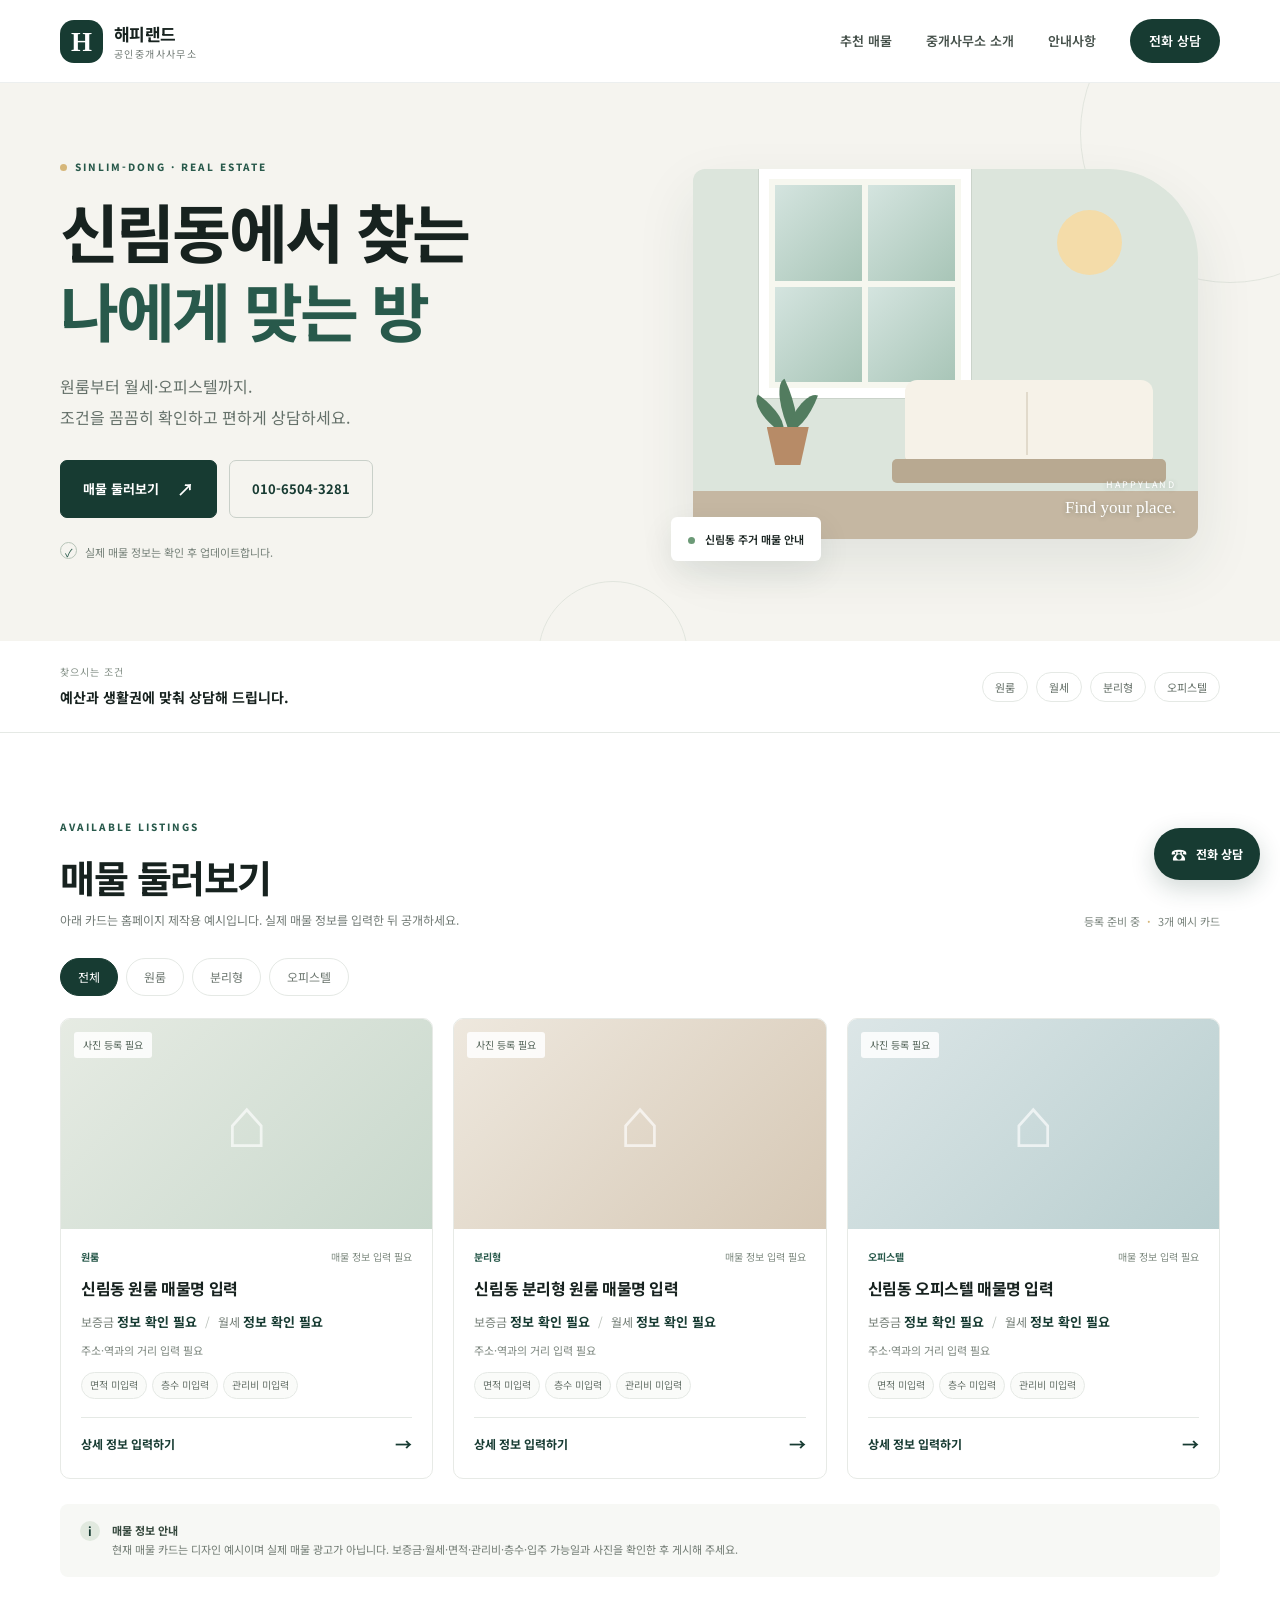
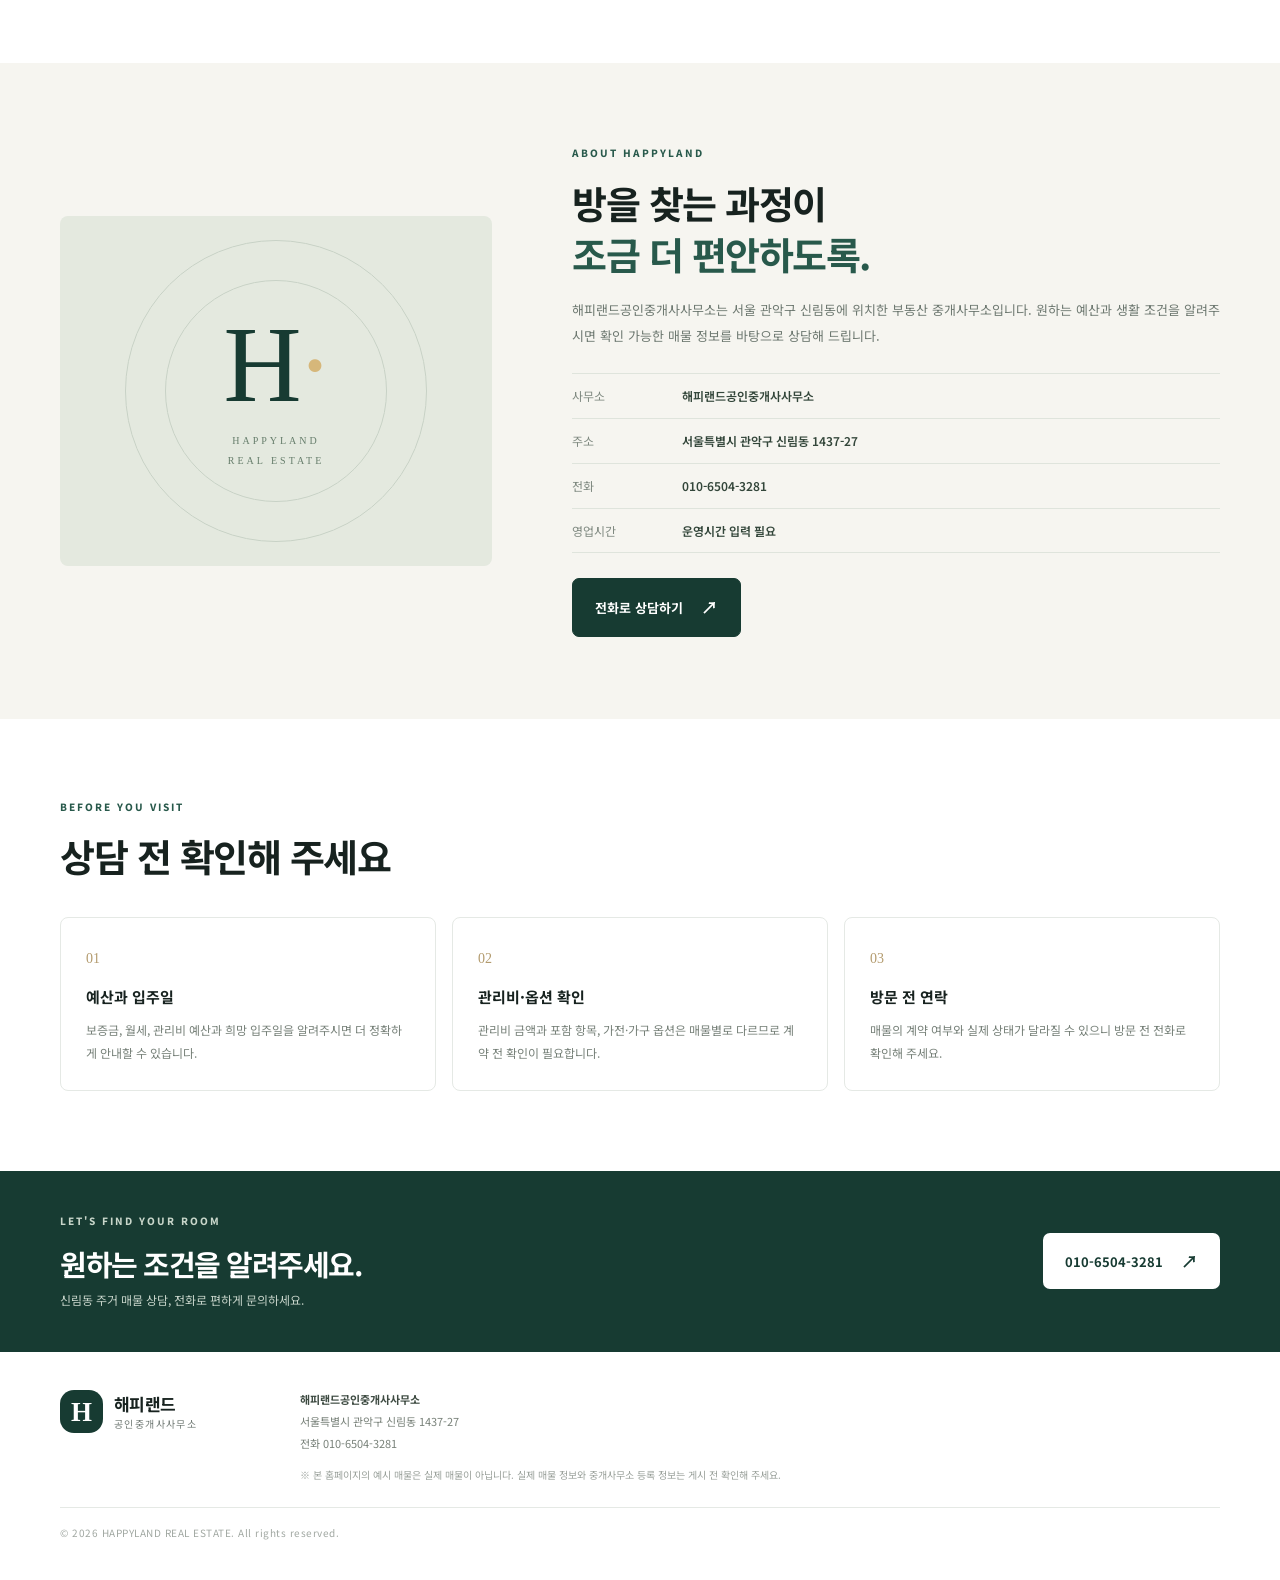
==== index.html @ fe1f8921 "Add files via upload" ====
<!doctype html>
<html lang="ko">
<head>
  <meta charset="utf-8">
  <meta name="viewport" content="width=device-width, initial-scale=1">
  <meta name="theme-color" content="#173b32">
  <meta name="description" content="해피랜드공인중개사사무소. 서울 관악구 신림동 원룸·월세·오피스텔 매물을 안내합니다. 매물 조건과 입주 가능 여부는 전화로 확인해 주세요.">
  <meta name="robots" content="index,follow">
  <title>해피랜드공인중개사사무소 | 신림동 원룸·월세</title>
  <link rel="stylesheet" href="styles.css">
  <script type="application/ld+json" id="business-schema">
  {
    "@context": "https://schema.org",
    "@type": "RealEstateAgent",
    "name": "해피랜드공인중개사사무소",
    "telephone": "+82-10-6504-3281",
    "address": {
      "@type": "PostalAddress",
      "streetAddress": "신림동 1437-27",
      "addressLocality": "관악구",
      "addressRegion": "서울특별시",
      "addressCountry": "KR"
    },
    "areaServed": "서울특별시 관악구 신림동"
  }
  </script>
</head>
<body>
  <a class="skip-link" href="#main">본문 바로가기</a>
  <header class="site-header">
    <div class="container nav-wrap">
      <a class="brand" href="#home" aria-label="해피랜드 홈">
        <span class="brand-mark">H</span>
        <span><strong>해피랜드</strong><small>공인중개사사무소</small></span>
      </a>
      <button class="menu-toggle" id="menuToggle" aria-label="메뉴 열기" aria-expanded="false">☰</button>
      <nav id="mainNav" aria-label="주요 메뉴">
        <a href="#listings">추천 매물</a>
        <a href="#about">중개사무소 소개</a>
        <a href="#guide">안내사항</a>
        <a class="nav-call" href="tel:01065043281">전화 상담</a>
      </nav>
    </div>
  </header>

  <main id="main">
    <section class="hero" id="home">
      <div class="hero-shape shape-one"></div><div class="hero-shape shape-two"></div>
      <div class="container hero-grid">
        <div class="hero-copy">
          <p class="eyebrow"><span></span> SINLIM-DONG · REAL ESTATE</p>
          <h1>신림동에서 찾는<br><em>나에게 맞는 방</em></h1>
          <p class="hero-desc">원룸부터 월세·오피스텔까지.<br>조건을 꼼꼼히 확인하고 편하게 상담하세요.</p>
          <div class="hero-actions">
            <a class="button button-primary" href="#listings">매물 둘러보기 <span>↗</span></a>
            <a class="button button-outline" href="tel:01065043281">010-6504-3281</a>
          </div>
          <div class="hero-note"><span class="check">✓</span> 실제 매물 정보는 확인 후 업데이트합니다.</div>
        </div>
        <div class="hero-art" aria-label="차분한 색감의 집 일러스트">
          <div class="art-card">
            <div class="sun"></div>
            <div class="window"><div></div><div></div><div></div><div></div></div>
            <div class="plant"><i></i><i></i><i></i><b></b></div>
            <div class="sofa"><span></span></div>
            <div class="floor-line"></div>
            <div class="art-caption"><span>HAPPYLAND</span><strong>Find your place.</strong></div>
          </div>
          <div class="floating-tag"><span class="tag-dot"></span> 신림동 주거 매물 안내</div>
        </div>
      </div>
    </section>

    <section class="quick-search" aria-label="매물 조건 안내">
      <div class="container search-inner">
        <div><span class="search-label">찾으시는 조건</span><strong>예산과 생활권에 맞춰 상담해 드립니다.</strong></div>
        <div class="quick-chips"><span>원룸</span><span>월세</span><span>분리형</span><span>오피스텔</span></div>
      </div>
    </section>

    <section class="section listings-section" id="listings">
      <div class="container">
        <div class="section-heading">
          <div><p class="eyebrow">AVAILABLE LISTINGS</p><h2>매물 둘러보기</h2><p class="section-desc">아래 카드는 홈페이지 제작용 예시입니다. 실제 매물 정보를 입력한 뒤 공개하세요.</p></div>
          <span class="listing-count" id="listingCount">등록 준비 중 <b>·</b> 3개 예시 카드</span>
        </div>
        <div class="filter-row" role="group" aria-label="매물 유형 필터">
          <button class="filter active" data-filter="all">전체</button>
          <button class="filter" data-filter="원룸">원룸</button>
          <button class="filter" data-filter="분리형">분리형</button>
          <button class="filter" data-filter="오피스텔">오피스텔</button>
        </div>
        <div class="listing-grid" id="listingGrid">
          <article class="listing-card" data-type="원룸" data-id="sample-1">
            <div class="listing-photo photo-one"><span class="photo-label">사진 등록 필요</span><span class="photo-icon">⌂</span></div>
            <div class="listing-body">
              <div class="listing-meta"><span>원룸</span><span>매물 정보 입력 필요</span></div>
              <h3>신림동 원룸 매물명 입력</h3>
              <p class="price">보증금 <b>정보 확인 필요</b> <i>/</i> 월세 <b>정보 확인 필요</b></p>
              <p class="listing-location">주소·역과의 거리 입력 필요</p>
              <div class="listing-tags"><span>면적 미입력</span><span>층수 미입력</span><span>관리비 미입력</span></div>
              <button class="detail-button" data-detail="sample-1">상세 정보 입력하기 <span>→</span></button>
            </div>
          </article>
          <article class="listing-card" data-type="분리형" data-id="sample-2">
            <div class="listing-photo photo-two"><span class="photo-label">사진 등록 필요</span><span class="photo-icon">⌂</span></div>
            <div class="listing-body">
              <div class="listing-meta"><span>분리형</span><span>매물 정보 입력 필요</span></div>
              <h3>신림동 분리형 원룸 매물명 입력</h3>
              <p class="price">보증금 <b>정보 확인 필요</b> <i>/</i> 월세 <b>정보 확인 필요</b></p>
              <p class="listing-location">주소·역과의 거리 입력 필요</p>
              <div class="listing-tags"><span>면적 미입력</span><span>층수 미입력</span><span>관리비 미입력</span></div>
              <button class="detail-button" data-detail="sample-2">상세 정보 입력하기 <span>→</span></button>
            </div>
          </article>
          <article class="listing-card" data-type="오피스텔" data-id="sample-3">
            <div class="listing-photo photo-three"><span class="photo-label">사진 등록 필요</span><span class="photo-icon">⌂</span></div>
            <div class="listing-body">
              <div class="listing-meta"><span>오피스텔</span><span>매물 정보 입력 필요</span></div>
              <h3>신림동 오피스텔 매물명 입력</h3>
              <p class="price">보증금 <b>정보 확인 필요</b> <i>/</i> 월세 <b>정보 확인 필요</b></p>
              <p class="listing-location">주소·역과의 거리 입력 필요</p>
              <div class="listing-tags"><span>면적 미입력</span><span>층수 미입력</span><span>관리비 미입력</span></div>
              <button class="detail-button" data-detail="sample-3">상세 정보 입력하기 <span>→</span></button>
            </div>
          </article>
        </div>
        <div class="notice-box"><span class="notice-icon">i</span><p><strong>매물 정보 안내</strong><br>현재 매물 카드는 디자인 예시이며 실제 매물 광고가 아닙니다. 보증금·월세·면적·관리비·층수·입주 가능일과 사진을 확인한 후 게시해 주세요.</p></div>
      </div>
    </section>

    <section class="about-section" id="about">
      <div class="container about-grid">
        <div class="about-visual"><div class="about-monogram">H<span>·</span></div><p>HAPPYLAND<br><b>REAL ESTATE</b></p></div>
        <div class="about-copy"><p class="eyebrow">ABOUT HAPPYLAND</p><h2>방을 찾는 과정이<br><em>조금 더 편안하도록.</em></h2><p>해피랜드공인중개사사무소는 서울 관악구 신림동에 위치한 부동산 중개사무소입니다. 원하는 예산과 생활 조건을 알려주시면 확인 가능한 매물 정보를 바탕으로 상담해 드립니다.</p><div class="contact-list"><div><span>사무소</span><strong>해피랜드공인중개사사무소</strong></div><div><span>주소</span><strong>서울특별시 관악구 신림동 1437-27</strong></div><div><span>전화</span><strong>010-6504-3281</strong></div><div><span>영업시간</span><strong>운영시간 입력 필요</strong></div></div><a class="button button-primary" href="tel:01065043281">전화로 상담하기 <span>↗</span></a></div>
      </div>
    </section>

    <section class="section guide-section" id="guide">
      <div class="container">
        <div class="section-heading"><div><p class="eyebrow">BEFORE YOU VISIT</p><h2>상담 전 확인해 주세요</h2></div></div>
        <div class="guide-grid">
          <div class="guide-card"><span>01</span><h3>예산과 입주일</h3><p>보증금, 월세, 관리비 예산과 희망 입주일을 알려주시면 더 정확하게 안내할 수 있습니다.</p></div>
          <div class="guide-card"><span>02</span><h3>관리비·옵션 확인</h3><p>관리비 금액과 포함 항목, 가전·가구 옵션은 매물별로 다르므로 계약 전 확인이 필요합니다.</p></div>
          <div class="guide-card"><span>03</span><h3>방문 전 연락</h3><p>매물의 계약 여부와 실제 상태가 달라질 수 있으니 방문 전 전화로 확인해 주세요.</p></div>
        </div>
      </div>
    </section>

    <section class="bottom-cta">
      <div class="container cta-inner"><div><p class="eyebrow">LET'S FIND YOUR ROOM</p><h2>원하는 조건을 알려주세요.</h2><p>신림동 주거 매물 상담, 전화로 편하게 문의하세요.</p></div><a class="button button-light" href="tel:01065043281">010-6504-3281 <span>↗</span></a></div>
    </section>
  </main>

  <footer class="site-footer">
    <div class="container footer-inner">
      <div class="brand footer-brand"><span class="brand-mark">H</span><span><strong>해피랜드</strong><small>공인중개사사무소</small></span></div>
      <div class="footer-info"><strong>해피랜드공인중개사사무소</strong><p>서울특별시 관악구 신림동 1437-27</p><p>전화 <a href="tel:01065043281">010-6504-3281</a></p><small>※ 본 홈페이지의 예시 매물은 실제 매물이 아닙니다. 실제 매물 정보와 중개사무소 등록 정보는 게시 전 확인해 주세요.</small></div>
      <p class="copyright">© <span id="year"></span> HAPPYLAND REAL ESTATE. All rights reserved.</p>
    </div>
  </footer>

  <a class="floating-call" href="tel:01065043281" aria-label="전화 상담"><span>☎</span><small>전화 상담</small></a>

  <dialog id="detailDialog" class="detail-dialog">
    <form method="dialog"><button class="dialog-close" aria-label="닫기">×</button></form>
    <p class="eyebrow">LISTING DETAIL</p><h2 id="dialogTitle">매물 상세 정보</h2>
    <p class="dialog-warning">이 카드는 제작용 예시입니다. 실제 매물 정보로 교체해 주세요.</p>
    <dl class="detail-list">
      <div><dt>보증금 / 월세</dt><dd>실제 금액 입력 필요</dd></div>
      <div><dt>관리비</dt><dd>금액 및 포함 항목 입력 필요</dd></div>
      <div><dt>면적 / 층수</dt><dd>실제 정보 입력 필요</dd></div>
      <div><dt>옵션 / 입주 가능일</dt><dd>실제 정보 입력 필요</dd></div>
      <div><dt>상세 주소·교통</dt><dd>공개 가능한 범위에서 입력</dd></div>
    </dl>
    <a class="button button-primary full-button" href="tel:01065043281">이 매물 전화 문의</a>
  </dialog>
  <script src="script.js"></script>
</body>
</html>
---- styles.css ----
@import url('https://fonts.googleapis.com/css2?family=Noto+Sans+KR:wght@400;500;600;700;800&display=swap');
:root{--green:#173b32;--green2:#28594b;--cream:#f5f4ef;--ink:#17221f;--muted:#727b76;--line:#e5e9e5;--white:#fff;--gold:#d6b77a}
*{box-sizing:border-box}html{scroll-behavior:smooth;scroll-padding-top:90px}body{margin:0;font-family:'Noto Sans KR',Arial,sans-serif;color:var(--ink);background:#fff;line-height:1.65}a{color:inherit;text-decoration:none}button{font:inherit;cursor:pointer}.container{width:min(1160px,calc(100% - 44px));margin:auto}.skip-link{position:absolute;left:-9999px}.skip-link:focus{left:12px;top:12px;background:#fff;padding:12px;z-index:100}
.site-header{position:sticky;top:0;z-index:20;background:rgba(255,255,255,.94);backdrop-filter:blur(16px);border-bottom:1px solid rgba(23,59,50,.08)}.nav-wrap{height:82px;display:flex;align-items:center;justify-content:space-between}.brand{display:flex;align-items:center;gap:11px}.brand-mark{width:43px;height:43px;border-radius:14px;background:var(--green);color:#fff;display:grid;place-items:center;font-family:Georgia,serif;font-size:27px;font-weight:bold}.brand strong{display:block;font-size:17px;letter-spacing:-.6px}.brand small{display:block;font-size:10px;color:var(--muted);letter-spacing:1.4px;margin-top:-2px}nav{display:flex;align-items:center;gap:34px;font-size:13px;font-weight:600;color:#46514b}nav a:hover{color:var(--green2)}.nav-call{background:var(--green);color:#fff;padding:11px 19px;border-radius:30px}.nav-call:hover{color:#fff;background:var(--green2)}.menu-toggle{display:none;background:none;border:0;font-size:24px;color:var(--green)}
.hero{position:relative;overflow:hidden;background:var(--cream);padding:76px 0 80px}.hero-grid{display:grid;grid-template-columns:1.02fr .98fr;align-items:center;gap:40px;position:relative;z-index:1}.eyebrow{font-size:10px;letter-spacing:2px;font-weight:800;color:var(--green2);margin:0 0 15px;display:flex;align-items:center;gap:8px}.eyebrow span{width:7px;height:7px;background:var(--gold);border-radius:50%}h1,h2,h3,p{margin-top:0}h1{font-size:clamp(39px,5vw,65px);line-height:1.24;letter-spacing:-2.8px;margin-bottom:22px;font-weight:700}h1 em,h2 em{font-style:normal;color:var(--green2)}.hero-desc{font-size:16px;line-height:1.9;color:#65716a;margin-bottom:28px}.hero-actions{display:flex;gap:12px;flex-wrap:wrap}.button{display:inline-flex;align-items:center;justify-content:center;gap:18px;padding:14px 22px;border-radius:7px;font-size:13px;font-weight:700;transition:.2s}.button span{font-size:17px}.button-primary{background:var(--green);color:#fff;border:1px solid var(--green)}.button-primary:hover{background:var(--green2);transform:translateY(-1px)}.button-outline{border:1px solid #c9d0c9;background:transparent;color:var(--green)}.hero-note{margin-top:24px;color:#758078;font-size:11px}.check{display:inline-grid;place-items:center;border:1px solid #b7c4b8;border-radius:50%;width:17px;height:17px;color:var(--green2);margin-right:5px}.hero-art{position:relative;padding:10px 22px 22px}.art-card{height:370px;border-radius:12px 90px 12px 12px;background:#dce5dc;position:relative;overflow:hidden;box-shadow:0 25px 60px #203d3018}.sun{position:absolute;right:15%;top:11%;width:65px;height:65px;background:#f4dca9;border-radius:50%}.window{position:absolute;top:0;left:13%;width:42%;height:62%;background:#f6f7ef;border:10px solid #fff;box-shadow:0 0 0 1px #cad3ca;display:grid;grid-template-columns:1fr 1fr;grid-template-rows:1fr 1fr;gap:6px;padding:6px}.window div{background:linear-gradient(135deg,#d4e4df,#a8c5b7)}.plant{position:absolute;bottom:20%;left:12%;width:65px;height:90px}.plant:after{content:"";position:absolute;bottom:0;left:13px;width:42px;height:38px;background:#b78b67;clip-path:polygon(0 0,100% 0,80% 100%,20% 100%)}.plant i{position:absolute;bottom:30px;left:25px;width:18px;height:55px;border-radius:100% 0 100% 0;background:#527c5f;transform:rotate(-25deg)}.plant i:nth-child(2){left:7px;transform:rotate(-55deg);height:42px}.plant i:nth-child(3){left:39px;transform:rotate(20deg);height:44px}.sofa{position:absolute;bottom:18%;right:9%;width:49%;height:93px;border-radius:12px 12px 5px 5px;background:#f6f2e8;box-shadow:inset 0 -12px #e3ddce}.sofa:before{content:"";position:absolute;left:-13px;right:-13px;bottom:-10px;height:24px;background:#b8a991;border-radius:5px}.sofa span{position:absolute;top:12px;left:49%;width:2px;height:63px;background:#e1dacb}.floor-line{position:absolute;bottom:0;left:0;right:0;height:13%;background:#c5b7a2}.art-caption{position:absolute;bottom:17px;right:22px;color:#fff;text-align:right;z-index:2;text-shadow:0 1px 5px #34483d55}.art-caption span{display:block;font-size:9px;letter-spacing:2px}.art-caption strong{font-family:Georgia,serif;font-size:17px;font-weight:400}.floating-tag{position:absolute;bottom:0;left:0;background:#fff;padding:13px 17px;border-radius:6px;box-shadow:0 12px 32px #173b3217;font-size:11px;font-weight:600}.tag-dot{display:inline-block;width:7px;height:7px;background:#6c9a77;border-radius:50%;margin-right:7px}.hero-shape{position:absolute;border:1px solid #d9dfd6;border-radius:50%;opacity:.7}.shape-one{width:300px;height:300px;right:-100px;top:-100px}.shape-two{width:150px;height:150px;left:42%;bottom:-90px}
.quick-search{border-bottom:1px solid var(--line)}.search-inner{min-height:91px;display:flex;align-items:center;justify-content:space-between;gap:20px}.search-label{display:block;color:#849087;font-size:10px;letter-spacing:1px;margin-bottom:3px}.search-inner strong{font-size:14px}.quick-chips{display:flex;gap:8px;flex-wrap:wrap}.quick-chips span,.listing-tags span{border:1px solid var(--line);padding:5px 12px;border-radius:30px;font-size:11px;color:#667169;background:#fff}
.section{padding:86px 0}.section-heading{display:flex;align-items:flex-end;justify-content:space-between;gap:20px;margin-bottom:28px}.section-heading h2,.about-copy h2,.cta-inner h2{font-size:clamp(28px,3vw,38px);line-height:1.35;letter-spacing:-1.5px;margin-bottom:8px}.section-desc{font-size:12px;color:var(--muted);margin-bottom:0}.listing-count{font-size:11px;color:#7a847d;white-space:nowrap}.listing-count b{color:var(--gold);padding:0 4px}.filter-row{display:flex;gap:8px;margin-bottom:22px}.filter{background:#fff;border:1px solid var(--line);padding:8px 17px;border-radius:30px;font-size:12px;color:#6d7770}.filter.active,.filter:hover{background:var(--green);border-color:var(--green);color:#fff}.listing-grid{display:grid;grid-template-columns:repeat(3,1fr);gap:20px}.listing-card{border:1px solid #e7eae6;border-radius:10px;overflow:hidden;transition:transform .2s,box-shadow .2s;background:#fff}.listing-card:hover{transform:translateY(-3px);box-shadow:0 14px 35px #193b3010}.listing-photo{height:210px;position:relative;display:grid;place-items:center;overflow:hidden}.photo-one{background:linear-gradient(135deg,#e6ebe3,#c8d8cc)}.photo-two{background:linear-gradient(135deg,#eee8de,#d6c8b5)}.photo-three{background:linear-gradient(135deg,#dce6e7,#b8cecf)}.photo-label{position:absolute;top:13px;left:13px;background:#ffffffd9;padding:5px 9px;border-radius:3px;font-size:10px;color:#56665b}.photo-icon{font-size:70px;color:#ffffffa8;font-family:Georgia,serif}.listing-body{padding:20px}.listing-meta{display:flex;justify-content:space-between;gap:10px;font-size:10px;color:#7d897f;margin-bottom:10px}.listing-meta span:first-child{color:var(--green2);font-weight:700}.listing-card h3{font-size:16px;letter-spacing:-.4px;margin-bottom:10px}.price{font-size:12px;color:#747e76;margin-bottom:8px}.price b{font-size:13px;color:var(--green);font-weight:700}.price i{font-style:normal;color:#b9c0b9;padding:0 5px}.listing-location{font-size:11px;color:#7d877f;margin-bottom:13px}.listing-tags{display:flex;gap:5px;flex-wrap:wrap;margin-bottom:18px}.listing-tags span{font-size:10px;padding:4px 8px;background:#fafbf9}.detail-button{width:100%;display:flex;justify-content:space-between;align-items:center;padding:12px 0 0;border:0;border-top:1px solid var(--line);background:transparent;color:var(--green);font-size:12px;font-weight:700}.detail-button span{font-size:17px}.notice-box{display:flex;align-items:flex-start;gap:12px;background:#f7f8f5;border-radius:8px;padding:17px 20px;margin-top:25px}.notice-icon{display:grid;place-items:center;flex:0 0 20px;height:20px;border-radius:50%;background:#e1e9df;color:var(--green);font-size:12px;font-weight:700}.notice-box p{font-size:11px;color:#727c74;margin:0;line-height:1.8}.notice-box strong{color:#34473c}
.about-section{background:#f6f5f0;padding:82px 0}.about-grid{display:grid;grid-template-columns:.8fr 1.2fr;gap:80px;align-items:center}.about-visual{height:350px;background:#e4e9df;display:flex;flex-direction:column;align-items:center;justify-content:center;border-radius:8px;position:relative;overflow:hidden}.about-visual:before,.about-visual:after{content:"";position:absolute;border:1px solid #c8d2c6;border-radius:50%;width:300px;height:300px}.about-visual:after{width:220px;height:220px}.about-monogram{font-family:Georgia,serif;font-size:108px;color:var(--green);line-height:1;z-index:1}.about-monogram span{color:var(--gold)}.about-visual p{z-index:1;text-align:center;font-family:Georgia,serif;font-size:10px;letter-spacing:3px;color:#667d6b;margin:12px 0 0;line-height:2}.about-visual p b{font-weight:400}.about-copy h2{margin-bottom:18px}.about-copy>p:not(.eyebrow){font-size:13px;color:#6e7971;line-height:2;margin-bottom:24px}.contact-list{border-top:1px solid #dfe4dc;margin-bottom:25px}.contact-list div{display:grid;grid-template-columns:100px 1fr;gap:10px;border-bottom:1px solid #dfe4dc;padding:12px 0;font-size:12px}.contact-list span{color:#7f8980}.contact-list strong{font-weight:600;color:#33463a}
.guide-section{padding:80px 0}.guide-grid{display:grid;grid-template-columns:repeat(3,1fr);gap:16px}.guide-card{border:1px solid var(--line);padding:25px;border-radius:8px}.guide-card>span{font-family:Georgia,serif;color:#b39b6e;font-size:14px}.guide-card h3{font-size:15px;margin:15px 0 9px}.guide-card p{font-size:12px;line-height:1.9;color:#778179;margin:0}.bottom-cta{background:var(--green);color:#fff;padding:42px 0}.cta-inner{display:flex;align-items:center;justify-content:space-between;gap:25px}.cta-inner .eyebrow{color:#c8d6ca}.cta-inner h2{font-size:29px;margin-bottom:7px}.cta-inner p:not(.eyebrow){font-size:12px;color:#c7d4ca;margin:0}.button-light{background:#fff;color:var(--green);white-space:nowrap}.button-light:hover{background:#f1f3ee}.site-footer{padding:38px 0;background:#fff}.footer-inner{display:grid;grid-template-columns:220px 1fr;gap:20px;align-items:start}.footer-brand{align-self:start}.footer-info{font-size:11px;color:#788179}.footer-info strong{color:#3e4b42}.footer-info p{margin:4px 0}.footer-info small{display:block;margin-top:14px;color:#9aa19b;font-size:10px}.copyright{grid-column:1/-1;border-top:1px solid var(--line);padding-top:17px;margin:4px 0 0;color:#a0a7a1;font-size:10px;letter-spacing:.5px}.floating-call{position:fixed;right:20px;bottom:20px;z-index:15;display:flex;align-items:center;gap:9px;background:var(--green);color:#fff;padding:13px 17px;border-radius:50px;box-shadow:0 8px 24px #173b3233;font-size:13px}.floating-call span{font-size:16px}.floating-call small{font-size:12px;font-weight:700}
.detail-dialog{width:min(520px,calc(100% - 30px));border:0;border-radius:12px;padding:30px;box-shadow:0 25px 90px #0003;color:var(--ink)}.detail-dialog::backdrop{background:#13241dcc;backdrop-filter:blur(3px)}.detail-dialog h2{font-size:24px;letter-spacing:-.8px;margin-bottom:10px}.dialog-close{float:right;border:0;background:#f1f3ef;border-radius:50%;width:32px;height:32px;font-size:22px;color:#4c5a50}.dialog-warning{background:#fff5e3;padding:10px 12px;border-radius:5px;font-size:11px;color:#8b6c2d}.detail-list{margin:20px 0}.detail-list div{display:grid;grid-template-columns:130px 1fr;padding:11px 0;border-bottom:1px solid var(--line);font-size:12px}.detail-list dt{color:#7b857d}.detail-list dd{margin:0;font-weight:600}.full-button{width:100%}
@media(max-width:800px){.container{width:min(100% - 32px,600px)}.nav-wrap{height:70px}.menu-toggle{display:block}nav{display:none;position:absolute;top:69px;left:0;right:0;padding:18px 22px 22px;background:#fff;border-bottom:1px solid var(--line);flex-direction:column;align-items:stretch;gap:0}nav.open{display:flex}nav a{padding:12px 0}.nav-call{text-align:center;padding:12px;margin-top:5px}.hero{padding:52px 0 58px}.hero-grid{grid-template-columns:1fr;gap:30px}.hero-art{max-width:500px;width:100%;margin:auto;padding:0 10px 18px}.art-card{height:290px}.hero-copy{text-align:left}.hero-note{margin-top:19px}.search-inner{padding:22px 0;align-items:flex-start;flex-direction:column}.section{padding:62px 0}.section-heading{align-items:flex-start;flex-direction:column;gap:10px}.listing-grid{grid-template-columns:repeat(2,minmax(0,1fr));gap:13px}.listing-photo{height:160px}.listing-body{padding:15px}.listing-card h3{font-size:14px}.price{line-height:1.8}.about-section{padding:60px 0}.about-grid{grid-template-columns:1fr;gap:35px}.about-visual{height:250px}.guide-grid{grid-template-columns:1fr}.guide-card{padding:21px}.cta-inner{align-items:flex-start;flex-direction:column}.footer-inner{grid-template-columns:1fr}.copyright{grid-column:auto}.floating-call{right:12px;bottom:12px;padding:12px 15px}}
@media(max-width:480px){h1{font-size:41px}.hero-desc{font-size:14px}.hero-actions .button{flex:1;padding:13px 12px;gap:8px}.art-card{height:245px;border-top-right-radius:65px}.quick-chips{gap:6px}.quick-chips span{padding:5px 10px}.listing-grid{grid-template-columns:1fr}.listing-photo{height:205px}.listing-body{padding:18px}.filter-row{overflow:auto;padding-bottom:4px}.filter{white-space:nowrap}.contact-list div{grid-template-columns:80px 1fr}.detail-dialog{padding:23px}.detail-list div{grid-template-columns:105px 1fr}.floating-call small{display:none}.floating-call{width:48px;height:48px;justify-content:center;padding:0}.floating-call span{font-size:19px}}
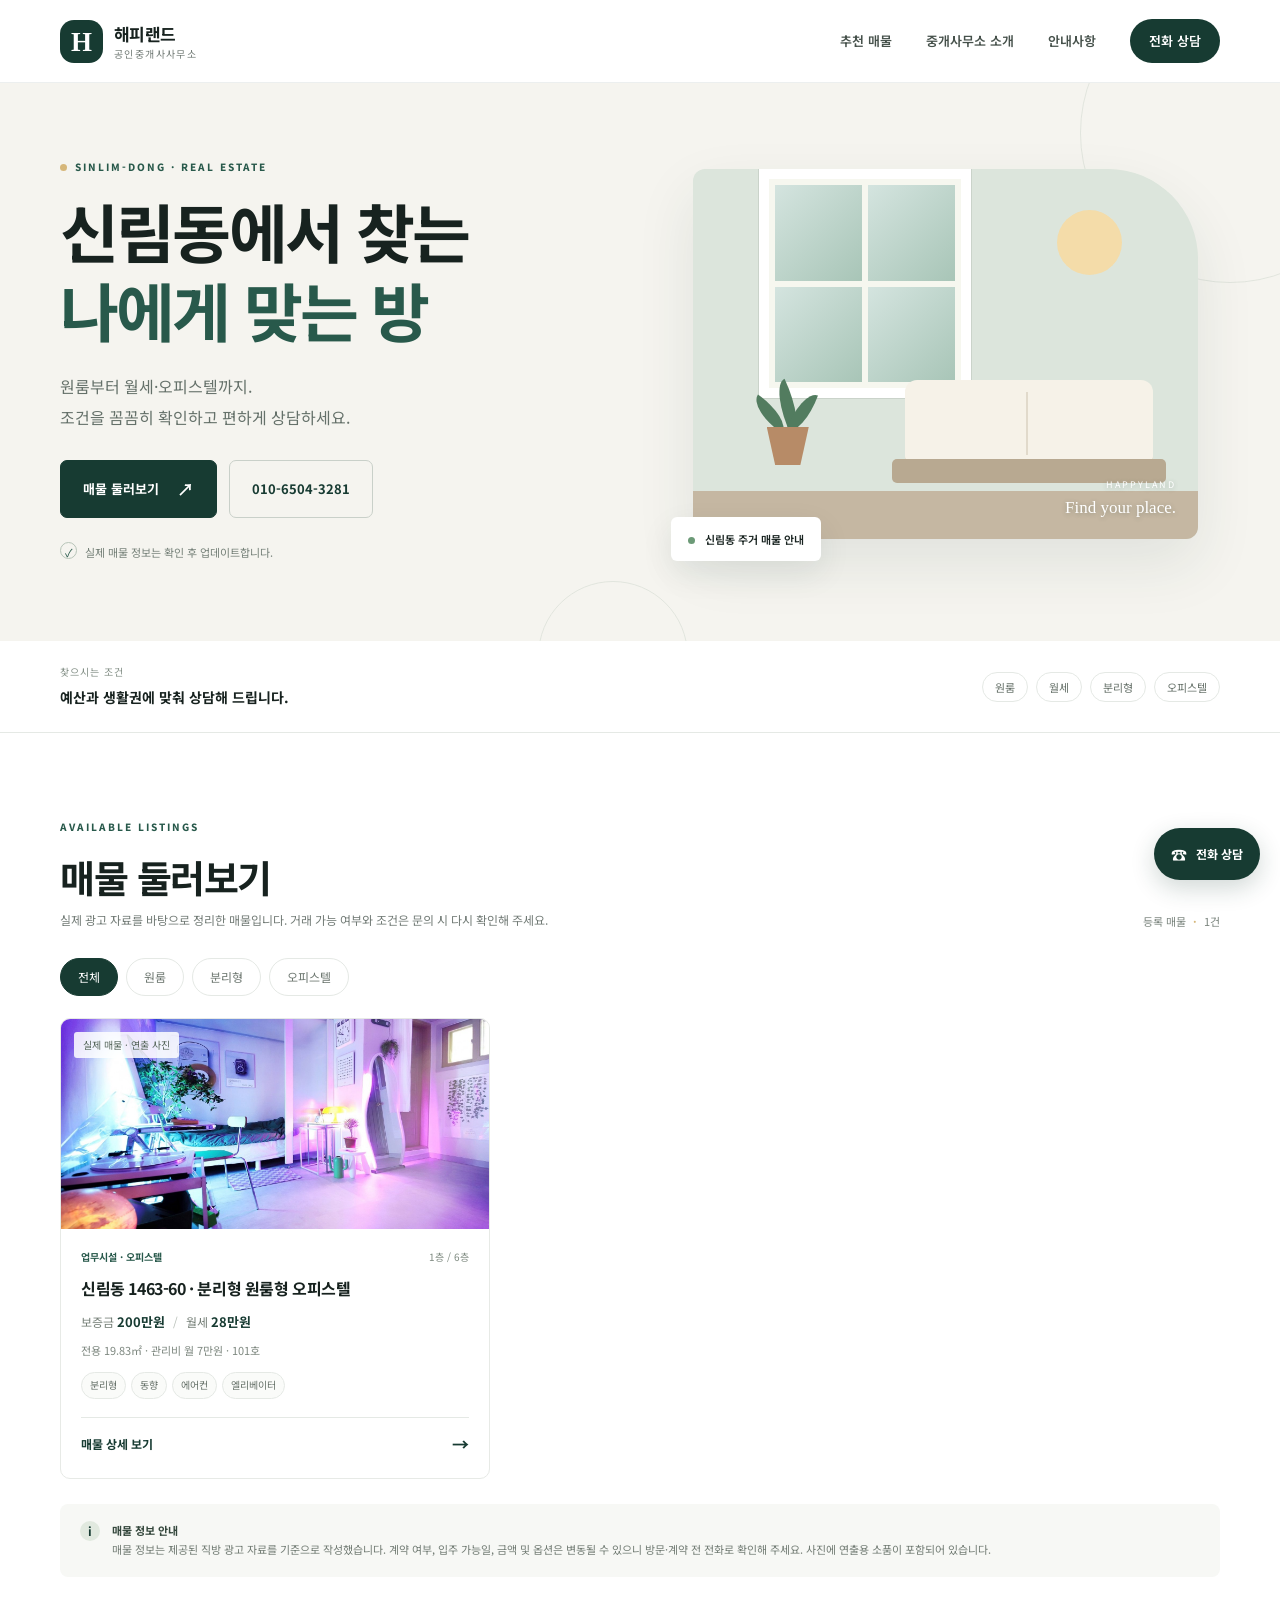
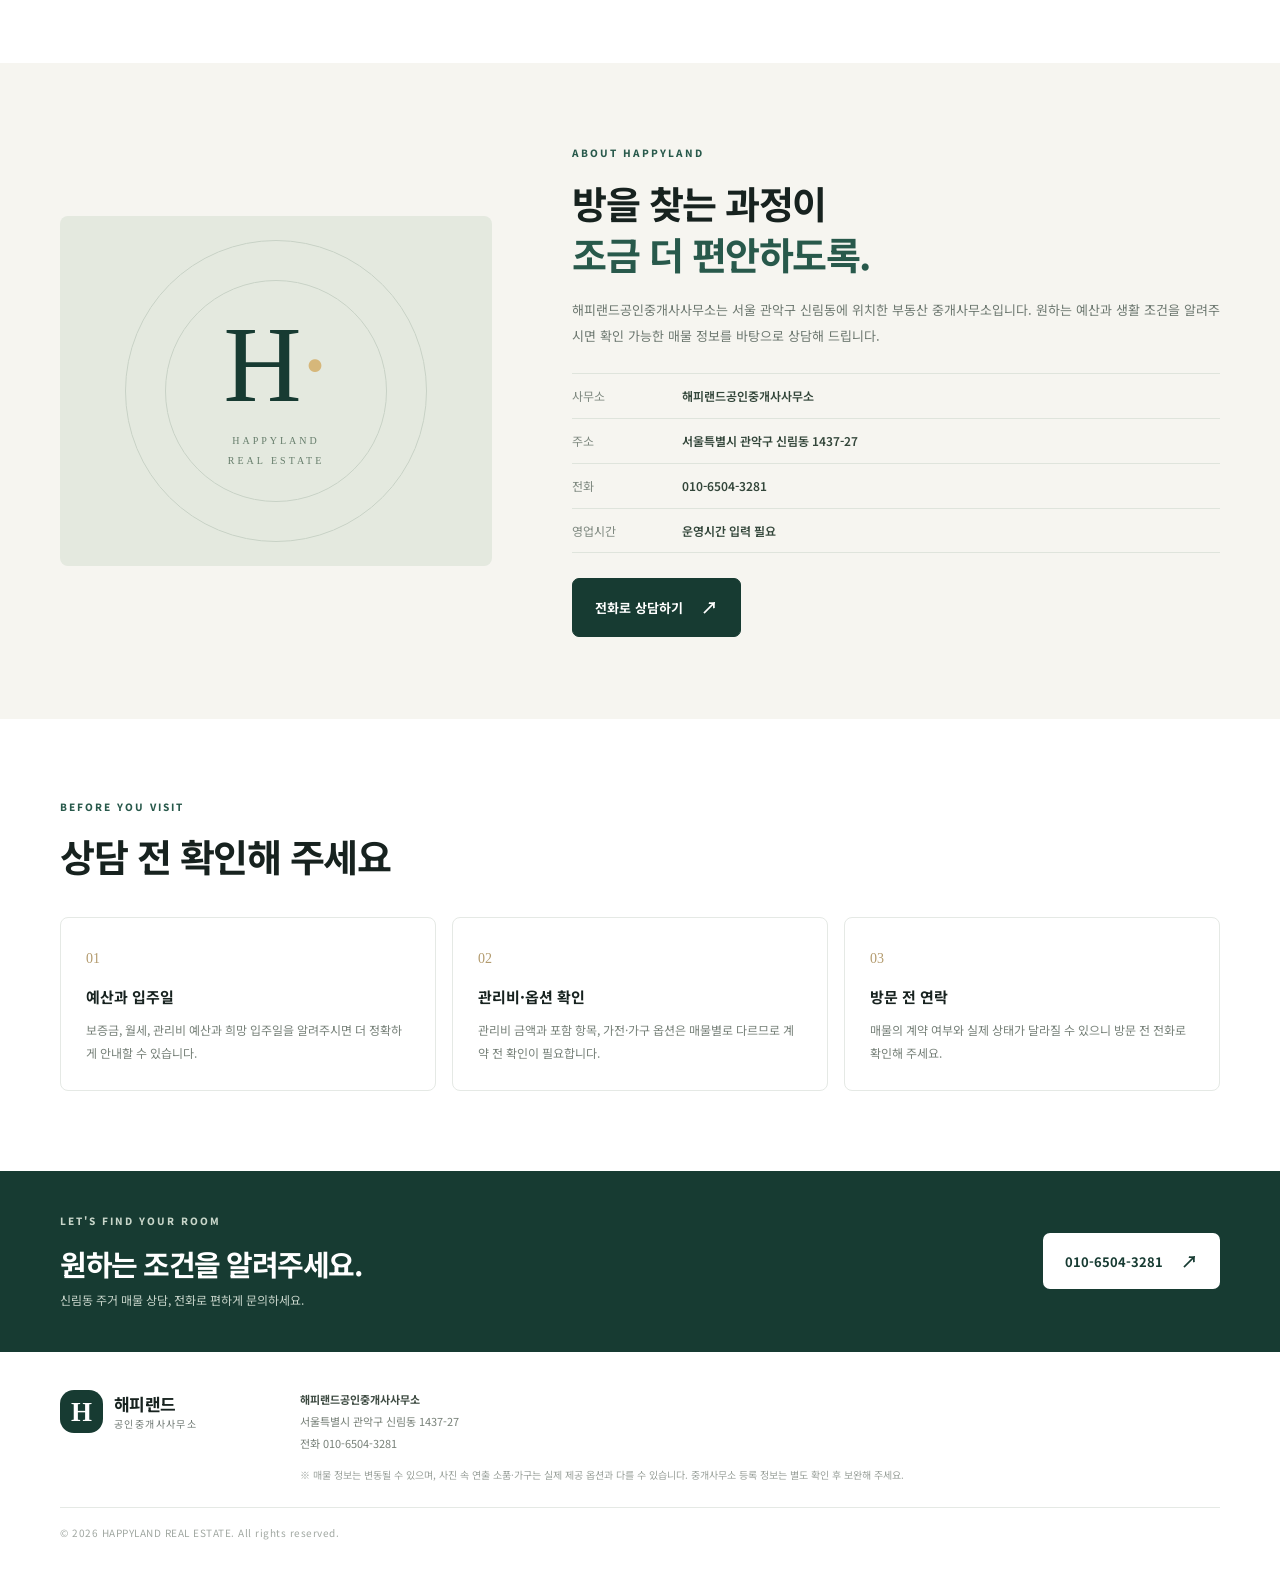
==== commit c8705af6: "Add files via upload" ====
--- a/index.html
+++ b/index.html
@@ -8,6 +8,8 @@
   <meta name="robots" content="index,follow">
   <title>해피랜드공인중개사사무소 | 신림동 원룸·월세</title>
   <link rel="stylesheet" href="styles.css">
+  <meta property="og:title" content="해피랜드공인중개사사무소 | 신림동 원룸·월세">
+  <meta property="og:image" content="https://pigwkd5908-ship-it.github.io/happyland-homepage/images/room-main.jpg">
   <script type="application/ld+json" id="business-schema">
   {
     "@context": "https://schema.org",
@@ -81,8 +83,8 @@
     <section class="section listings-section" id="listings">
       <div class="container">
         <div class="section-heading">
-          <div><p class="eyebrow">AVAILABLE LISTINGS</p><h2>매물 둘러보기</h2><p class="section-desc">아래 카드는 홈페이지 제작용 예시입니다. 실제 매물 정보를 입력한 뒤 공개하세요.</p></div>
-          <span class="listing-count" id="listingCount">등록 준비 중 <b>·</b> 3개 예시 카드</span>
+          <div><p class="eyebrow">AVAILABLE LISTINGS</p><h2>매물 둘러보기</h2><p class="section-desc">실제 광고 자료를 바탕으로 정리한 매물입니다. 거래 가능 여부와 조건은 문의 시 다시 확인해 주세요.</p></div>
+          <span class="listing-count" id="listingCount">등록 매물 <b>·</b> 1건</span>
         </div>
         <div class="filter-row" role="group" aria-label="매물 유형 필터">
           <button class="filter active" data-filter="all">전체</button>
@@ -91,41 +93,22 @@
           <button class="filter" data-filter="오피스텔">오피스텔</button>
         </div>
         <div class="listing-grid" id="listingGrid">
-          <article class="listing-card" data-type="원룸" data-id="sample-1">
-            <div class="listing-photo photo-one"><span class="photo-label">사진 등록 필요</span><span class="photo-icon">⌂</span></div>
+          <article class="listing-card real-listing" data-type="오피스텔 분리형 원룸" data-id="sillim-1463-60-101">
+            <a class="listing-photo real-photo" href="listing-101.html" aria-label="신림동 1463-60 오피스텔 매물 상세 보기">
+              <img src="images/room-main.jpg" alt="신림동 오피스텔 101호 실내 사진, 연출 소품 포함" loading="lazy">
+              <span class="photo-label">실제 매물 · 연출 사진</span>
+            </a>
             <div class="listing-body">
-              <div class="listing-meta"><span>원룸</span><span>매물 정보 입력 필요</span></div>
-              <h3>신림동 원룸 매물명 입력</h3>
-              <p class="price">보증금 <b>정보 확인 필요</b> <i>/</i> 월세 <b>정보 확인 필요</b></p>
-              <p class="listing-location">주소·역과의 거리 입력 필요</p>
-              <div class="listing-tags"><span>면적 미입력</span><span>층수 미입력</span><span>관리비 미입력</span></div>
-              <button class="detail-button" data-detail="sample-1">상세 정보 입력하기 <span>→</span></button>
-            </div>
-          </article>
-          <article class="listing-card" data-type="분리형" data-id="sample-2">
-            <div class="listing-photo photo-two"><span class="photo-label">사진 등록 필요</span><span class="photo-icon">⌂</span></div>
-            <div class="listing-body">
-              <div class="listing-meta"><span>분리형</span><span>매물 정보 입력 필요</span></div>
-              <h3>신림동 분리형 원룸 매물명 입력</h3>
-              <p class="price">보증금 <b>정보 확인 필요</b> <i>/</i> 월세 <b>정보 확인 필요</b></p>
-              <p class="listing-location">주소·역과의 거리 입력 필요</p>
-              <div class="listing-tags"><span>면적 미입력</span><span>층수 미입력</span><span>관리비 미입력</span></div>
-              <button class="detail-button" data-detail="sample-2">상세 정보 입력하기 <span>→</span></button>
-            </div>
-          </article>
-          <article class="listing-card" data-type="오피스텔" data-id="sample-3">
-            <div class="listing-photo photo-three"><span class="photo-label">사진 등록 필요</span><span class="photo-icon">⌂</span></div>
-            <div class="listing-body">
-              <div class="listing-meta"><span>오피스텔</span><span>매물 정보 입력 필요</span></div>
-              <h3>신림동 오피스텔 매물명 입력</h3>
-              <p class="price">보증금 <b>정보 확인 필요</b> <i>/</i> 월세 <b>정보 확인 필요</b></p>
-              <p class="listing-location">주소·역과의 거리 입력 필요</p>
-              <div class="listing-tags"><span>면적 미입력</span><span>층수 미입력</span><span>관리비 미입력</span></div>
-              <button class="detail-button" data-detail="sample-3">상세 정보 입력하기 <span>→</span></button>
+              <div class="listing-meta"><span>업무시설 · 오피스텔</span><span>1층 / 6층</span></div>
+              <h3>신림동 1463-60 · 분리형 원룸형 오피스텔</h3>
+              <p class="price">보증금 <b>200만원</b> <i>/</i> 월세 <b>28만원</b></p>
+              <p class="listing-location">전용 19.83㎡ · 관리비 월 7만원 · 101호</p>
+              <div class="listing-tags"><span>분리형</span><span>동향</span><span>에어컨</span><span>엘리베이터</span></div>
+              <a class="detail-button" href="listing-101.html">매물 상세 보기 <span>→</span></a>
             </div>
           </article>
         </div>
-        <div class="notice-box"><span class="notice-icon">i</span><p><strong>매물 정보 안내</strong><br>현재 매물 카드는 디자인 예시이며 실제 매물 광고가 아닙니다. 보증금·월세·면적·관리비·층수·입주 가능일과 사진을 확인한 후 게시해 주세요.</p></div>
+        <div class="notice-box"><span class="notice-icon">i</span><p><strong>매물 정보 안내</strong><br>매물 정보는 제공된 직방 광고 자료를 기준으로 작성했습니다. 계약 여부, 입주 가능일, 금액 및 옵션은 변동될 수 있으니 방문·계약 전 전화로 확인해 주세요. 사진에 연출용 소품이 포함되어 있습니다.</p></div>
       </div>
     </section>
 
@@ -155,26 +138,13 @@
   <footer class="site-footer">
     <div class="container footer-inner">
       <div class="brand footer-brand"><span class="brand-mark">H</span><span><strong>해피랜드</strong><small>공인중개사사무소</small></span></div>
-      <div class="footer-info"><strong>해피랜드공인중개사사무소</strong><p>서울특별시 관악구 신림동 1437-27</p><p>전화 <a href="tel:01065043281">010-6504-3281</a></p><small>※ 본 홈페이지의 예시 매물은 실제 매물이 아닙니다. 실제 매물 정보와 중개사무소 등록 정보는 게시 전 확인해 주세요.</small></div>
+      <div class="footer-info"><strong>해피랜드공인중개사사무소</strong><p>서울특별시 관악구 신림동 1437-27</p><p>전화 <a href="tel:01065043281">010-6504-3281</a></p><small>※ 매물 정보는 변동될 수 있으며, 사진 속 연출 소품·가구는 실제 제공 옵션과 다를 수 있습니다. 중개사무소 등록 정보는 별도 확인 후 보완해 주세요.</small></div>
       <p class="copyright">© <span id="year"></span> HAPPYLAND REAL ESTATE. All rights reserved.</p>
     </div>
   </footer>
 
   <a class="floating-call" href="tel:01065043281" aria-label="전화 상담"><span>☎</span><small>전화 상담</small></a>
 
-  <dialog id="detailDialog" class="detail-dialog">
-    <form method="dialog"><button class="dialog-close" aria-label="닫기">×</button></form>
-    <p class="eyebrow">LISTING DETAIL</p><h2 id="dialogTitle">매물 상세 정보</h2>
-    <p class="dialog-warning">이 카드는 제작용 예시입니다. 실제 매물 정보로 교체해 주세요.</p>
-    <dl class="detail-list">
-      <div><dt>보증금 / 월세</dt><dd>실제 금액 입력 필요</dd></div>
-      <div><dt>관리비</dt><dd>금액 및 포함 항목 입력 필요</dd></div>
-      <div><dt>면적 / 층수</dt><dd>실제 정보 입력 필요</dd></div>
-      <div><dt>옵션 / 입주 가능일</dt><dd>실제 정보 입력 필요</dd></div>
-      <div><dt>상세 주소·교통</dt><dd>공개 가능한 범위에서 입력</dd></div>
-    </dl>
-    <a class="button button-primary full-button" href="tel:01065043281">이 매물 전화 문의</a>
-  </dialog>
   <script src="script.js"></script>
 </body>
 </html>
--- a/styles.css
+++ b/styles.css
@@ -10,3 +10,40 @@
 .detail-dialog{width:min(520px,calc(100% - 30px));border:0;border-radius:12px;padding:30px;box-shadow:0 25px 90px #0003;color:var(--ink)}.detail-dialog::backdrop{background:#13241dcc;backdrop-filter:blur(3px)}.detail-dialog h2{font-size:24px;letter-spacing:-.8px;margin-bottom:10px}.dialog-close{float:right;border:0;background:#f1f3ef;border-radius:50%;width:32px;height:32px;font-size:22px;color:#4c5a50}.dialog-warning{background:#fff5e3;padding:10px 12px;border-radius:5px;font-size:11px;color:#8b6c2d}.detail-list{margin:20px 0}.detail-list div{display:grid;grid-template-columns:130px 1fr;padding:11px 0;border-bottom:1px solid var(--line);font-size:12px}.detail-list dt{color:#7b857d}.detail-list dd{margin:0;font-weight:600}.full-button{width:100%}
 @media(max-width:800px){.container{width:min(100% - 32px,600px)}.nav-wrap{height:70px}.menu-toggle{display:block}nav{display:none;position:absolute;top:69px;left:0;right:0;padding:18px 22px 22px;background:#fff;border-bottom:1px solid var(--line);flex-direction:column;align-items:stretch;gap:0}nav.open{display:flex}nav a{padding:12px 0}.nav-call{text-align:center;padding:12px;margin-top:5px}.hero{padding:52px 0 58px}.hero-grid{grid-template-columns:1fr;gap:30px}.hero-art{max-width:500px;width:100%;margin:auto;padding:0 10px 18px}.art-card{height:290px}.hero-copy{text-align:left}.hero-note{margin-top:19px}.search-inner{padding:22px 0;align-items:flex-start;flex-direction:column}.section{padding:62px 0}.section-heading{align-items:flex-start;flex-direction:column;gap:10px}.listing-grid{grid-template-columns:repeat(2,minmax(0,1fr));gap:13px}.listing-photo{height:160px}.listing-body{padding:15px}.listing-card h3{font-size:14px}.price{line-height:1.8}.about-section{padding:60px 0}.about-grid{grid-template-columns:1fr;gap:35px}.about-visual{height:250px}.guide-grid{grid-template-columns:1fr}.guide-card{padding:21px}.cta-inner{align-items:flex-start;flex-direction:column}.footer-inner{grid-template-columns:1fr}.copyright{grid-column:auto}.floating-call{right:12px;bottom:12px;padding:12px 15px}}
 @media(max-width:480px){h1{font-size:41px}.hero-desc{font-size:14px}.hero-actions .button{flex:1;padding:13px 12px;gap:8px}.art-card{height:245px;border-top-right-radius:65px}.quick-chips{gap:6px}.quick-chips span{padding:5px 10px}.listing-grid{grid-template-columns:1fr}.listing-photo{height:205px}.listing-body{padding:18px}.filter-row{overflow:auto;padding-bottom:4px}.filter{white-space:nowrap}.contact-list div{grid-template-columns:80px 1fr}.detail-dialog{padding:23px}.detail-list div{grid-template-columns:105px 1fr}.floating-call small{display:none}.floating-call{width:48px;height:48px;justify-content:center;padding:0}.floating-call span{font-size:19px}}
+
+/* 첫 번째 실매물 등록 */
+.listing-grid:has(.real-listing:only-child){grid-template-columns:minmax(0,430px)}
+.real-photo{display:block;background:#eceeeb;overflow:hidden}
+.real-photo img{display:block;width:100%;height:100%;object-fit:cover;transition:transform .4s ease}
+.real-photo:hover img{transform:scale(1.035)}
+.real-photo .photo-label{z-index:1}
+a.detail-button{text-decoration:none}
+.detail-listing-hero{padding:64px 0 42px;background:#f7f8f4}
+.back-link{display:inline-block;font-size:13px;margin-bottom:16px;color:var(--green)}
+.detail-title{font-size:clamp(27px,4vw,42px);letter-spacing:-1.25px;line-height:1.3;margin:10px 0 14px}
+.detail-subtitle{color:#6e7971;font-size:14px;line-height:1.8}
+.detail-price{display:flex;align-items:baseline;flex-wrap:wrap;gap:10px;margin-top:18px;font-size:16px;color:var(--green)}
+.detail-price strong{font-size:clamp(23px,4vw,34px)}
+.detail-page-gallery{display:grid;grid-template-columns:2fr 1fr 1fr;gap:9px;margin-top:32px}
+.detail-page-gallery a{display:block;aspect-ratio:1.24;overflow:hidden;border-radius:9px;background:#e8ece8}
+.detail-page-gallery a:first-child{grid-row:span 2;aspect-ratio:auto}
+.detail-page-gallery img{width:100%;height:100%;object-fit:cover;display:block;transition:transform .25s}
+.detail-page-gallery a:hover img{transform:scale(1.04)}
+.detail-page-content{padding:55px 0 85px}
+.detail-page-layout{display:grid;grid-template-columns:minmax(0,1.55fr) minmax(260px,0.7fr);gap:52px;align-items:start}
+.property-section{padding-bottom:30px;margin-bottom:30px;border-bottom:1px solid var(--line)}
+.property-section h2{font-size:21px;margin-bottom:17px;letter-spacing:-.5px}
+.property-section p,.property-section li{font-size:13px;color:#5d6c60;line-height:2}
+.property-facts{display:grid;grid-template-columns:1fr 1fr;gap:0 20px}
+.property-facts>div{display:flex;justify-content:space-between;gap:16px;padding:12px 0;border-bottom:1px solid var(--line);font-size:12px}
+.property-facts dt{color:#829087}
+.property-facts dd{margin:0;font-weight:650;text-align:right;color:#33443a}
+.property-pills{display:flex;flex-wrap:wrap;gap:8px}
+.property-pills span{background:#eef2ec;border-radius:50px;padding:8px 11px;color:#46634e;font-size:12px}
+.property-aside{position:sticky;top:100px;background:#f6f8f4;border:1px solid #e7ebe4;border-radius:12px;padding:27px}
+.property-aside h3{font-size:19px;margin-bottom:12px}
+.property-aside p{font-size:12px;color:#6d796e;line-height:1.8}
+.property-aside .button{margin-top:19px;width:100%}
+.property-note{background:#fff8e9;border-left:3px solid #d2ad62;padding:15px;font-size:12px;line-height:1.9;color:#795f31}
+@media(max-width:850px){.detail-page-layout{grid-template-columns:1fr}.property-aside{position:static}.detail-page-gallery{grid-template-columns:1fr 1fr}.detail-page-gallery a:first-child{grid-column:span 2;grid-row:auto;aspect-ratio:1.8}}
+@media(max-width:480px){.listing-grid:has(.real-listing:only-child){grid-template-columns:1fr}.detail-page-gallery{gap:6px}.detail-page-gallery a{aspect-ratio:1.25}.detail-page-content{padding:40px 0 65px}.property-facts{grid-template-columns:1fr}.detail-listing-hero{padding:40px 0 28px}}
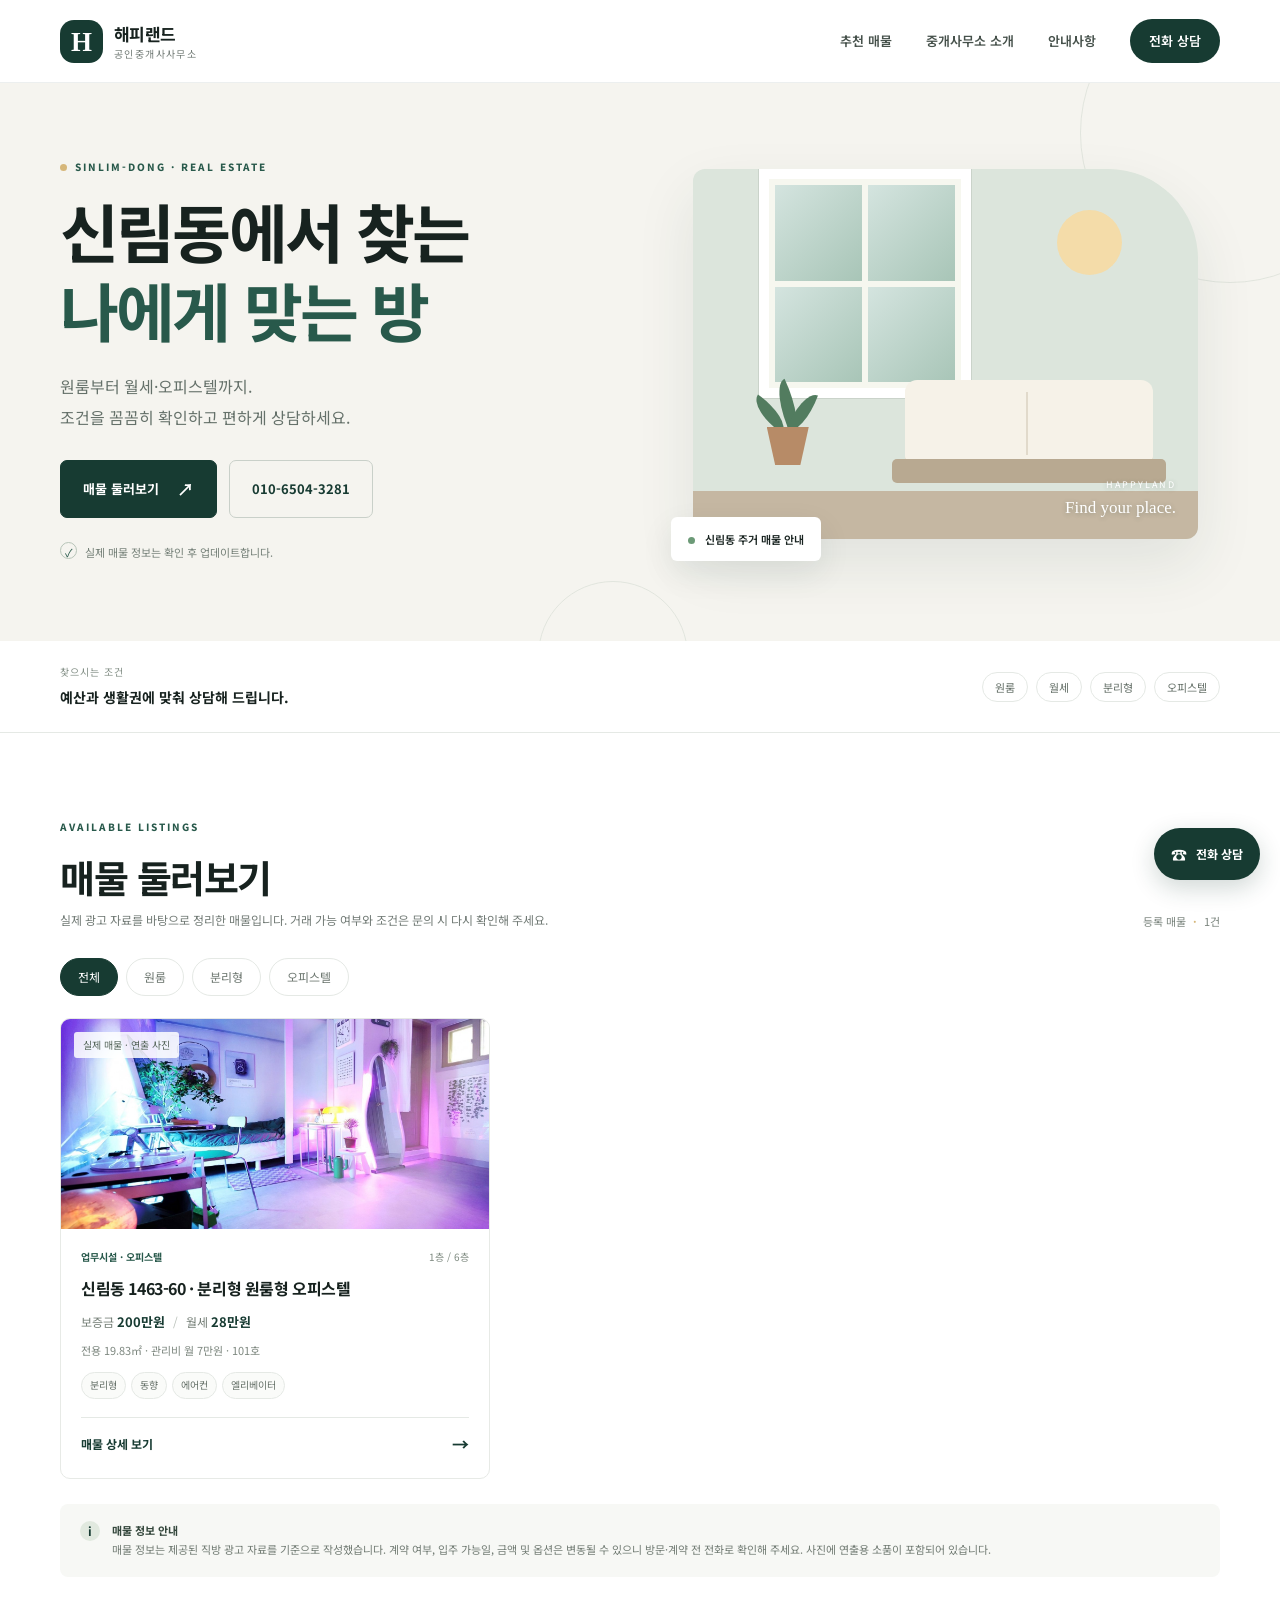
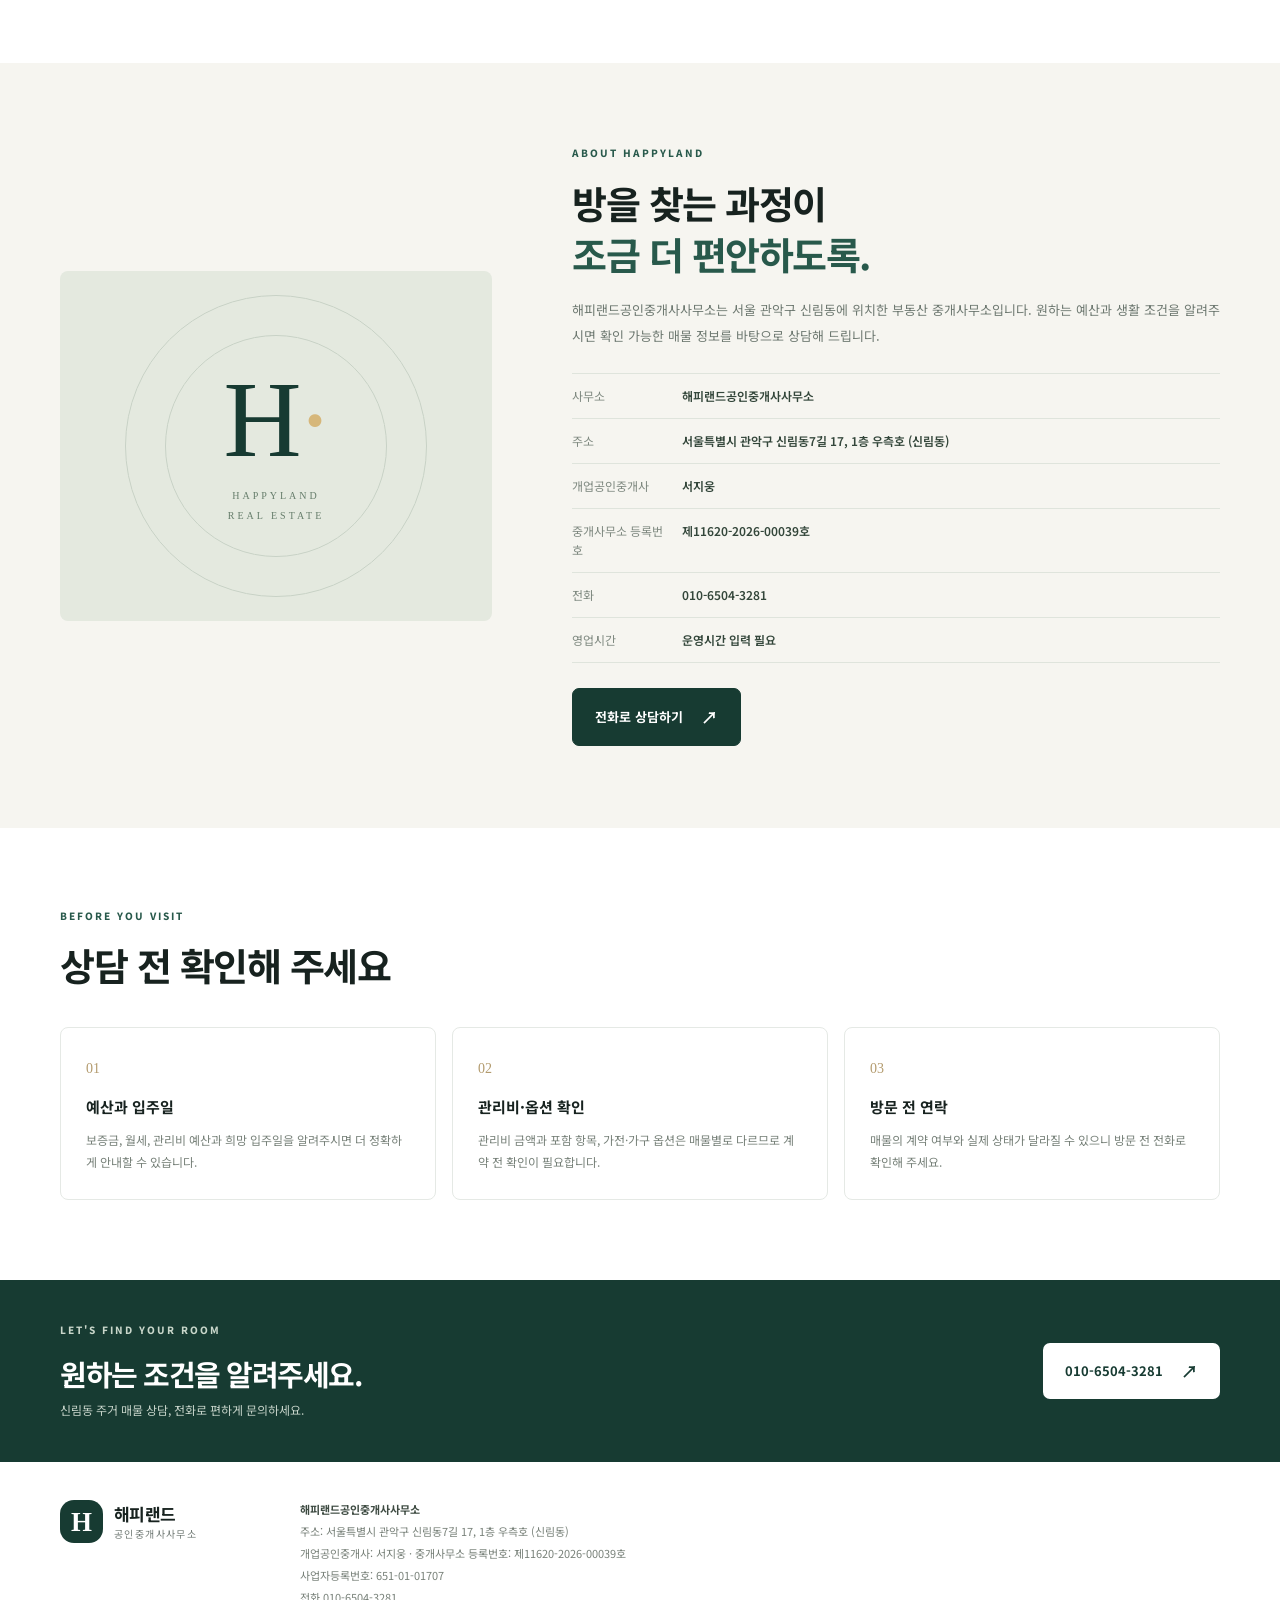
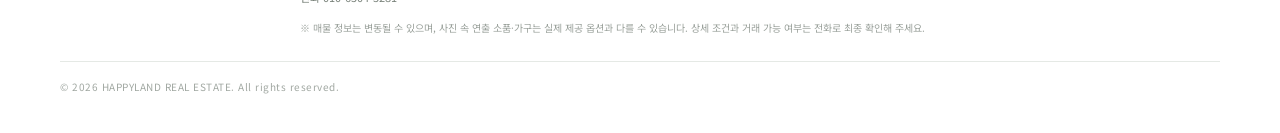
==== commit f7eeea74: "Add files via upload" ====
--- a/index.html
+++ b/index.html
@@ -15,10 +15,11 @@
     "@context": "https://schema.org",
     "@type": "RealEstateAgent",
     "name": "해피랜드공인중개사사무소",
+    "founder": {"@type": "Person", "name": "서지웅"},
     "telephone": "+82-10-6504-3281",
     "address": {
       "@type": "PostalAddress",
-      "streetAddress": "신림동 1437-27",
+      "streetAddress": "신림동7길 17, 1층 우측호",
       "addressLocality": "관악구",
       "addressRegion": "서울특별시",
       "addressCountry": "KR"
@@ -115,7 +116,7 @@
     <section class="about-section" id="about">
       <div class="container about-grid">
         <div class="about-visual"><div class="about-monogram">H<span>·</span></div><p>HAPPYLAND<br><b>REAL ESTATE</b></p></div>
-        <div class="about-copy"><p class="eyebrow">ABOUT HAPPYLAND</p><h2>방을 찾는 과정이<br><em>조금 더 편안하도록.</em></h2><p>해피랜드공인중개사사무소는 서울 관악구 신림동에 위치한 부동산 중개사무소입니다. 원하는 예산과 생활 조건을 알려주시면 확인 가능한 매물 정보를 바탕으로 상담해 드립니다.</p><div class="contact-list"><div><span>사무소</span><strong>해피랜드공인중개사사무소</strong></div><div><span>주소</span><strong>서울특별시 관악구 신림동 1437-27</strong></div><div><span>전화</span><strong>010-6504-3281</strong></div><div><span>영업시간</span><strong>운영시간 입력 필요</strong></div></div><a class="button button-primary" href="tel:01065043281">전화로 상담하기 <span>↗</span></a></div>
+        <div class="about-copy"><p class="eyebrow">ABOUT HAPPYLAND</p><h2>방을 찾는 과정이<br><em>조금 더 편안하도록.</em></h2><p>해피랜드공인중개사사무소는 서울 관악구 신림동에 위치한 부동산 중개사무소입니다. 원하는 예산과 생활 조건을 알려주시면 확인 가능한 매물 정보를 바탕으로 상담해 드립니다.</p><div class="contact-list"><div><span>사무소</span><strong>해피랜드공인중개사사무소</strong></div><div><span>주소</span><strong>서울특별시 관악구 신림동7길 17, 1층 우측호 (신림동)</strong></div><div><span>개업공인중개사</span><strong>서지웅</strong></div><div><span>중개사무소 등록번호</span><strong>제11620-2026-00039호</strong></div><div><span>전화</span><strong>010-6504-3281</strong></div><div><span>영업시간</span><strong>운영시간 입력 필요</strong></div></div><a class="button button-primary" href="tel:01065043281">전화로 상담하기 <span>↗</span></a></div>
       </div>
     </section>
 
@@ -138,7 +139,7 @@
   <footer class="site-footer">
     <div class="container footer-inner">
       <div class="brand footer-brand"><span class="brand-mark">H</span><span><strong>해피랜드</strong><small>공인중개사사무소</small></span></div>
-      <div class="footer-info"><strong>해피랜드공인중개사사무소</strong><p>서울특별시 관악구 신림동 1437-27</p><p>전화 <a href="tel:01065043281">010-6504-3281</a></p><small>※ 매물 정보는 변동될 수 있으며, 사진 속 연출 소품·가구는 실제 제공 옵션과 다를 수 있습니다. 중개사무소 등록 정보는 별도 확인 후 보완해 주세요.</small></div>
+      <div class="footer-info"><strong>해피랜드공인중개사사무소</strong><p>주소: 서울특별시 관악구 신림동7길 17, 1층 우측호 (신림동)</p><p>개업공인중개사: 서지웅 · 중개사무소 등록번호: 제11620-2026-00039호</p><p>사업자등록번호: 651-01-01707</p><p>전화 <a href="tel:01065043281">010-6504-3281</a></p><small>※ 매물 정보는 변동될 수 있으며, 사진 속 연출 소품·가구는 실제 제공 옵션과 다를 수 있습니다. 상세 조건과 거래 가능 여부는 전화로 최종 확인해 주세요.</small></div>
       <p class="copyright">© <span id="year"></span> HAPPYLAND REAL ESTATE. All rights reserved.</p>
     </div>
   </footer>
